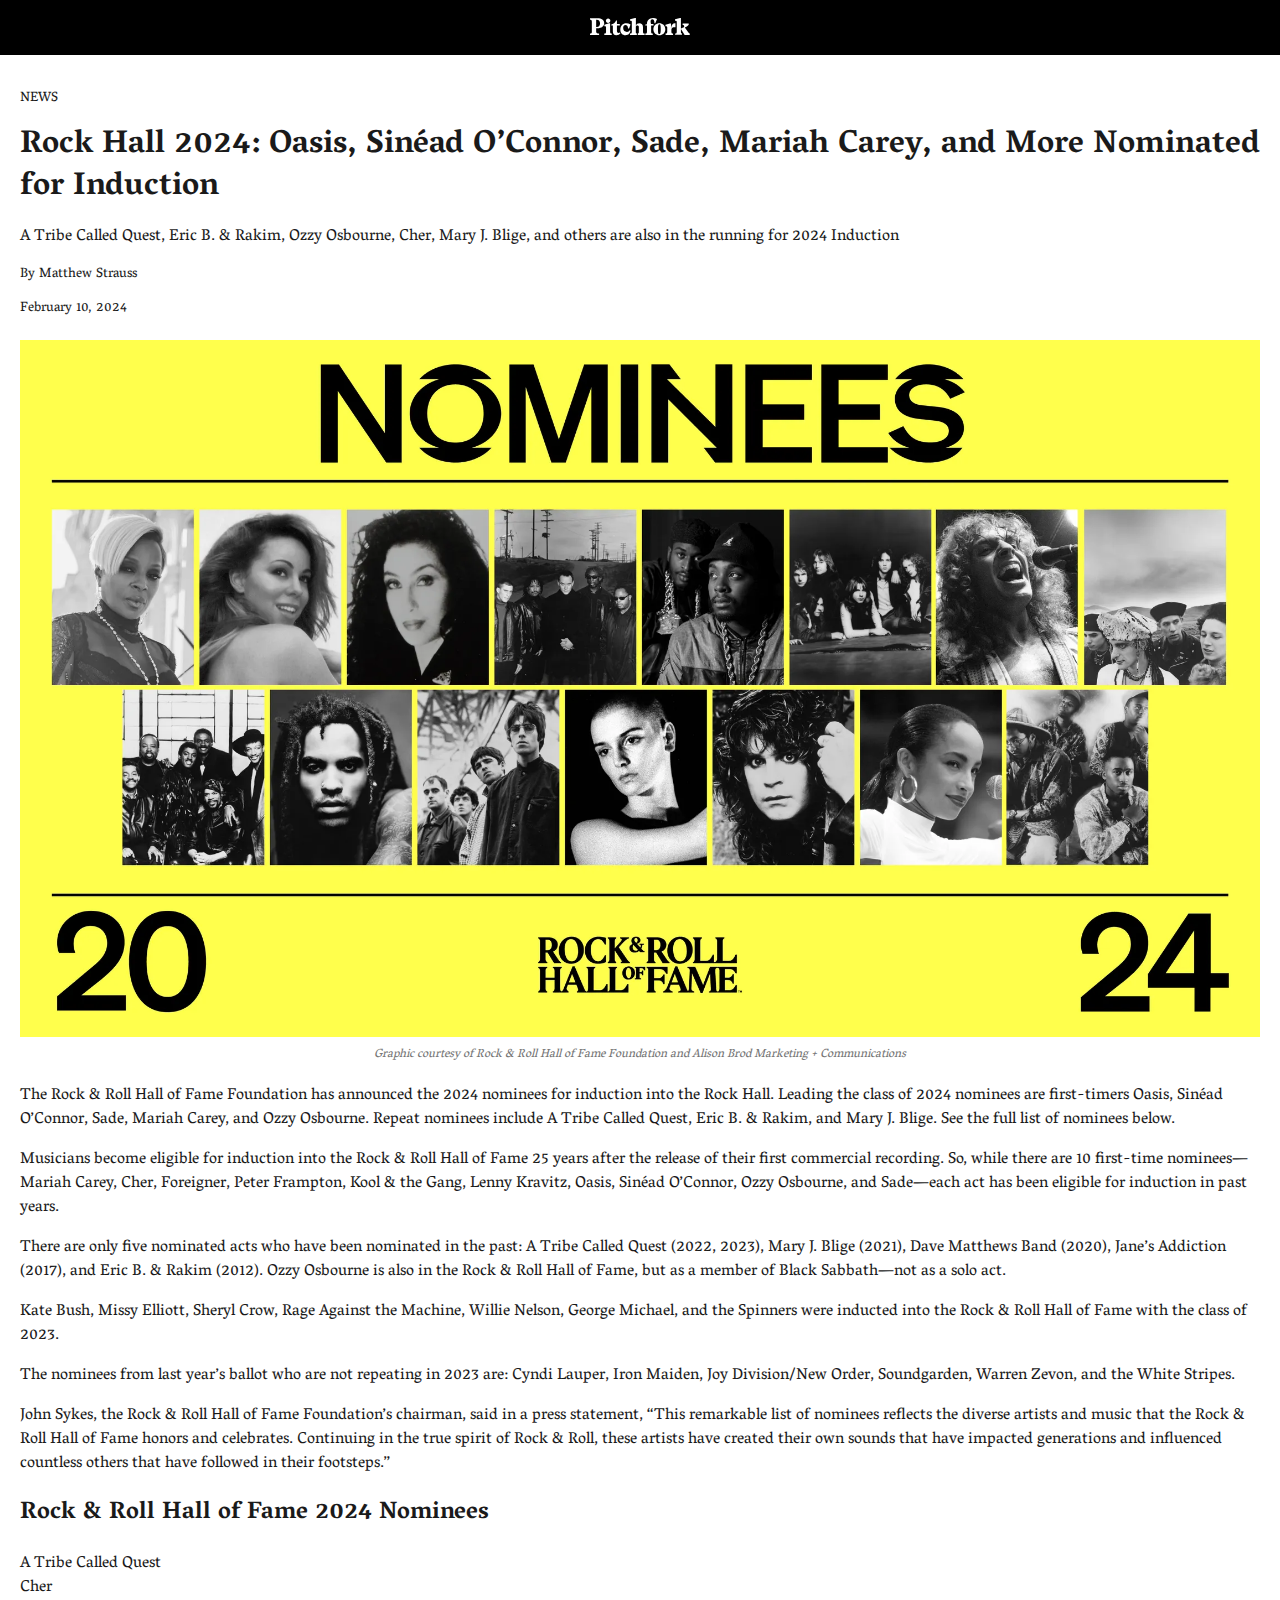
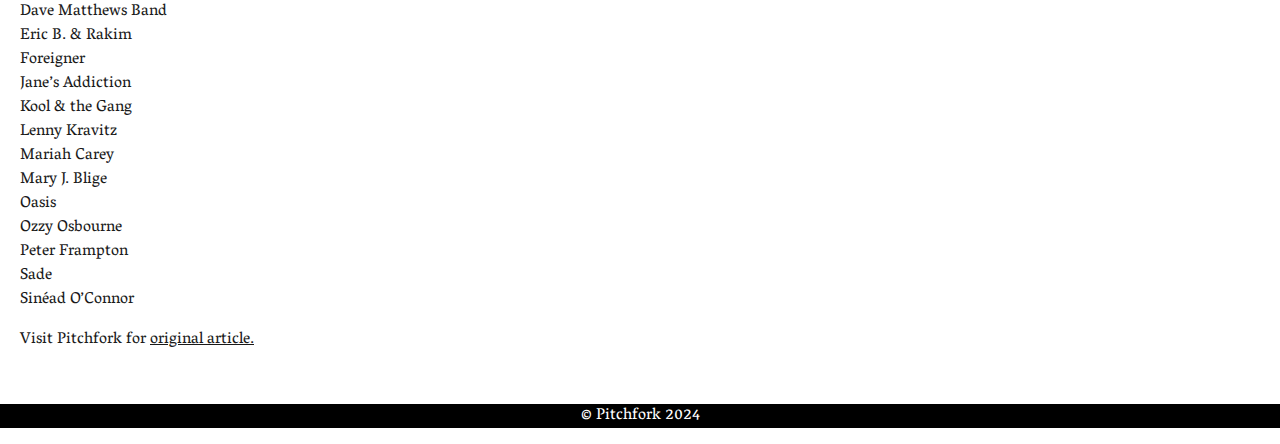
==== index.html @ cba9eaf0 "completed stylesheet" ====
<!DOCTYPE html>
<html lang="en">
<head>
    <meta charset="UTF-8">
    <meta name="viewport" content="width=device-width, initial-scale=1.0">
    <title>2024 Rock hall nominees</title>
   
    <link rel="stylesheet" href="css/style.css">
    <link rel="preconnect" href="https://fonts.googleapis.com">
    <link rel="preconnect" href="https://fonts.gstatic.com" crossorigin>
    <link href="https://fonts.googleapis.com/css2?family=Open+Sans:ital,wdth,wght@0,75..100,300..800;1,75..100,300..800&family=Vesper+Libre:wght@400;700&display=swap" rel="stylesheet">

  
</head>



<body>
    <header>
        <img id=logo src="/images/pitchfork-logo.svg" alt="">
    </header>
    <main>
        <article>
            <div id="article-header">
                <p class="news"> News </p>
            <h1>Rock Hall 2024: Oasis, Sinéad O’Connor, Sade, Mariah Carey, and More Nominated for Induction</h1>
            

            <p class="subtitle">A Tribe Called Quest, Eric B. & Rakim, Ozzy Osbourne, Cher, Mary J. Blige, and others are also in the running for 2024 Induction</p>

            
                <p class="author"> By Matthew Strauss</p>
                <p class="date">February 10, 2024</p>
            </div>
   
    
            <figure>
                <img src="/images/rock-hall-of-fame-2024.webp" alt="">
                <figcaption>Graphic courtesy of Rock & Roll Hall of Fame Foundation and Alison Brod Marketing + Communications</figcaption>
            </figure>
    
            <p>The Rock & Roll Hall of Fame Foundation has announced the 2024 nominees for induction into the Rock Hall. Leading the class of 2024 nominees are first-timers Oasis, Sinéad O’Connor, Sade, Mariah Carey, and Ozzy Osbourne. Repeat nominees include A Tribe Called Quest, Eric B. & Rakim, and Mary J. Blige. See the full list of nominees below.</p>

            <p>Musicians become eligible for induction into the Rock & Roll Hall of Fame 25 years after the release of their first commercial recording. So, while there are 10 first-time nominees—Mariah Carey, Cher, Foreigner, Peter Frampton, Kool & the Gang, Lenny Kravitz, Oasis, Sinéad O’Connor, Ozzy Osbourne, and Sade—each act has been eligible for induction in past years.</p>

            <p>There are only five nominated acts who have been nominated in the past: A Tribe Called Quest (2022, 2023), Mary J. Blige (2021), Dave Matthews Band (2020), Jane’s Addiction (2017), and Eric B. & Rakim (2012). Ozzy Osbourne is also in the Rock & Roll Hall of Fame, but as a member of Black Sabbath—not as a solo act.</p>

            <p>Kate Bush, Missy Elliott, Sheryl Crow, Rage Against the Machine, Willie Nelson, George Michael, and the Spinners were inducted into the Rock & Roll Hall of Fame with the class of 2023.</p>

            <p>The nominees from last year’s ballot who are not repeating in 2023 are: Cyndi Lauper, Iron Maiden, Joy Division/New Order, Soundgarden, Warren Zevon, and the White Stripes.</p>

            <p>John Sykes, the Rock & Roll Hall of Fame Foundation’s chairman, said in a press statement,
                <q>This remarkable list of nominees reflects the diverse artists and music that the Rock & Roll Hall of Fame honors and celebrates. Continuing in the true spirit of Rock & Roll, these artists have created their own sounds that have impacted generations and influenced countless others that have followed in their footsteps.</q> 
            </p>

            <h2>Rock & Roll Hall of Fame 2024 Nominees </h2>

            <ul>
                <li>A Tribe Called Quest</li>
                <li>Cher</li>
                <li>Dave Matthews Band</li>
                <li>Eric B. & Rakim</li>
                <li>Foreigner</li>
                <li>Jane’s Addiction</li>
                <li>Kool & the Gang</li>
                <li>Lenny Kravitz</li>
                <li>Mariah Carey</li>
                <li>Mary J. Blige</li>
                <li>Oasis</li>
                <li>Ozzy Osbourne</li>
                <li>Peter Frampton</li>
                <li>Sade</li>
                <li>Sinéad O’Connor</li>
            </ul>
            
        <p>Visit Pitchfork for 
        <a href="https://pitchfork.com/news/rock-hall-2024-oasis-sinead-oconnor-sade-mariah-carey-nominated-for-induction/ " target="_blank"> original article. </a> </p>
          
   
    </article>
   
    </main>
    <footer>
        <p>&copy; Pitchfork 2024</p>
    </footer>
</body>
</html>
---- css/style.css ----
body {
    font-family: 'Vesper Libre', serif;
    color: #1a1a1a;
    line-height: 1.5;
    margin: 0;
}

header, 
footer {
    background-color: #000;
    color: #fff;
    text-align: center;
}

figure>img {
    width: 100%;
}

#logo {
    width: 100px;
    padding-top: 8px;
}

main {
   padding: 20px; 
}

h1{
    font-size: 2rem;
    line-height: 1.3;
    margin-top: 1rem;
    margin-bottom: 1rem;
}

.news {
    display: inline-block;
    text-transform: uppercase;
    font-size: .85rem;
    margin-bottom: 0;
}

figcaption, .news, .subtitle, .author {
    font-family: 'Open Sans' sans-serif;
}

.author, .date {
    font-size: .85rem;
    margin-bottom: 0;
}

figure {
    margin: 1.25em 0;
}

figcaption {
    font-size: .75rem;
    text-align: center;
    color: #757575;
    font-style: italic;
}

ul {
    list-style: none;
    padding-left: 0;
}

a{
    color: #1a1a1a;
    text-decoration: underline;   
}

a:hover {
    text-decoration: none;
    color:#ff3530 ;
}
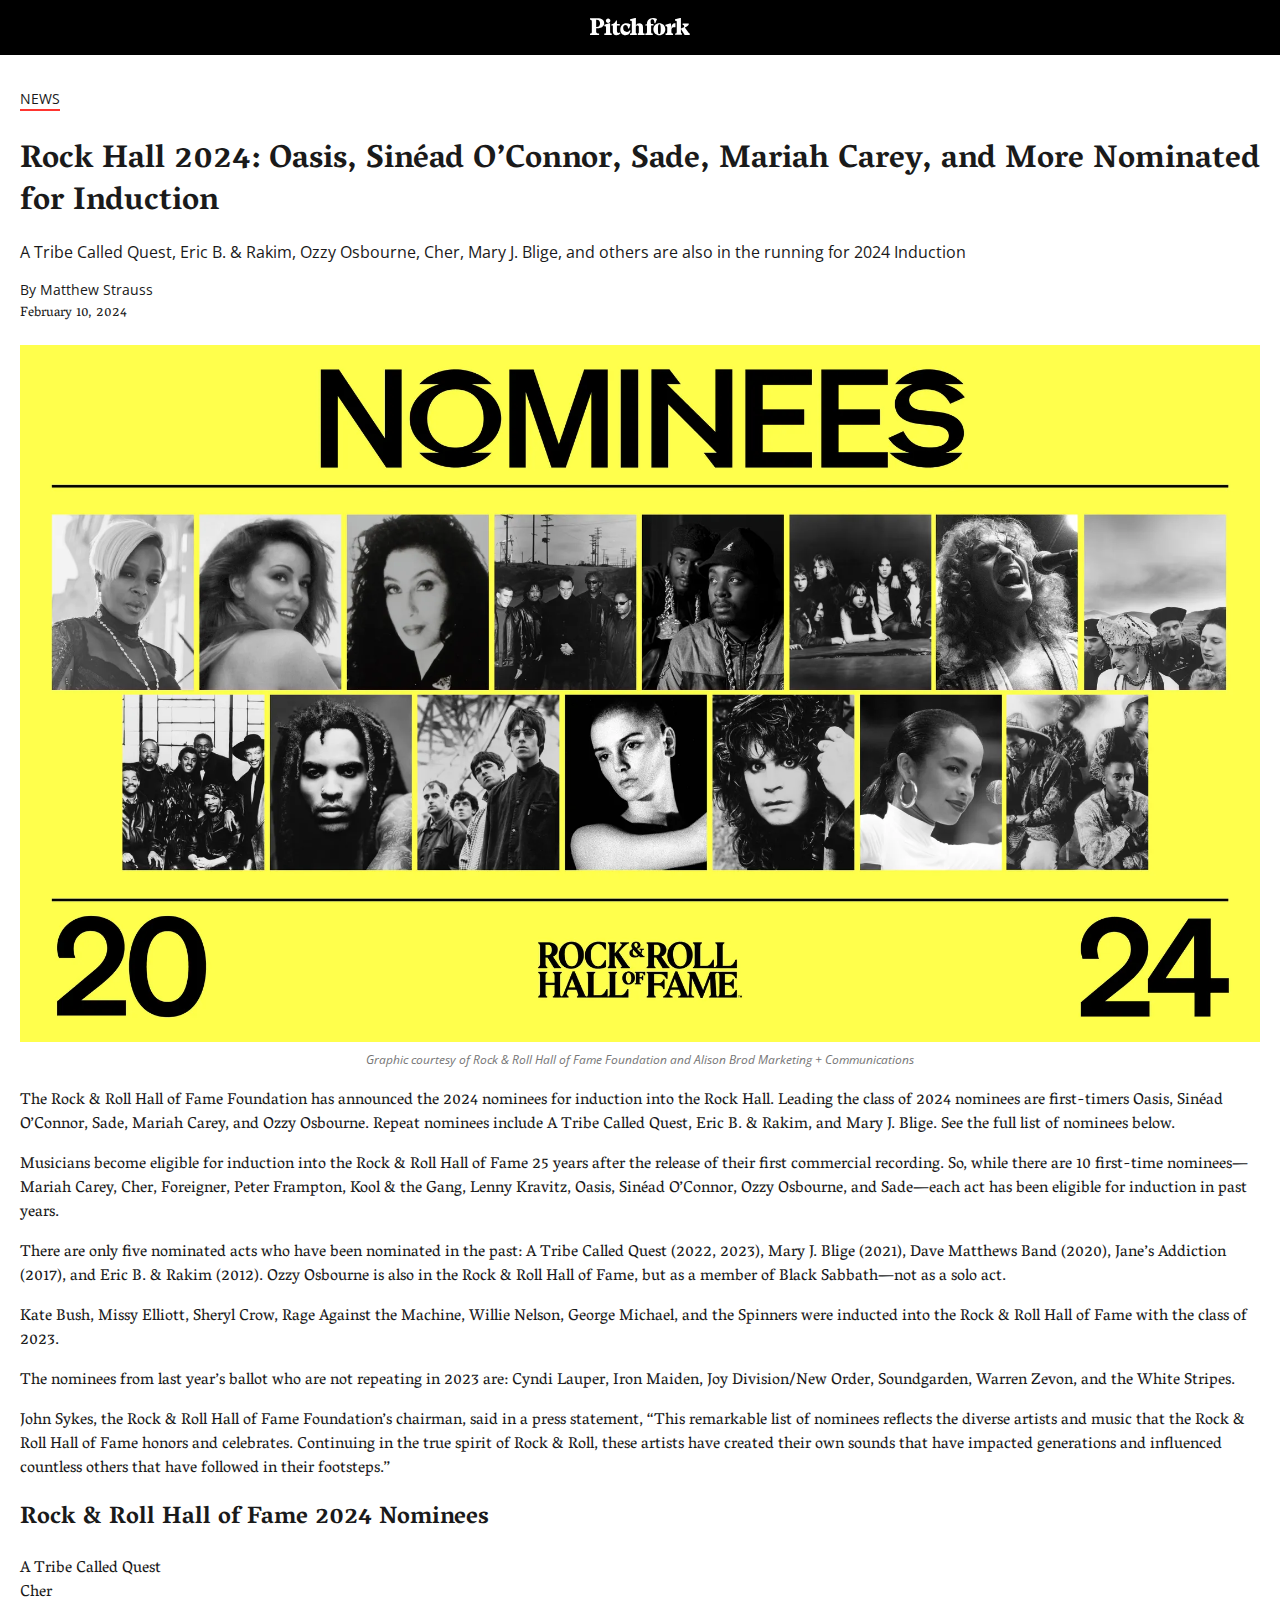
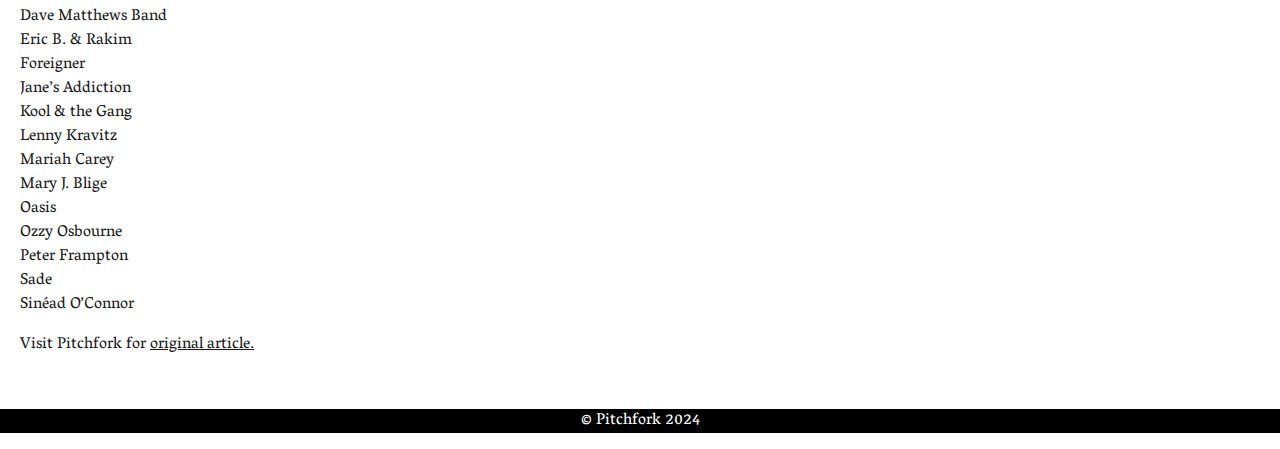
==== commit 7fdec9f1: "fixed errors" ====
--- a/index.html
+++ b/index.html
@@ -30,7 +30,7 @@
 
             
                 <p class="author"> By Matthew Strauss</p>
-                <p class="date">February 10, 2024</p>
+                <time datetime="2024-02-10" class="date"> February 10, 2024</time>
             </div>
    
     
--- a/css/style.css
+++ b/css/style.css
@@ -36,11 +36,11 @@
     display: inline-block;
     text-transform: uppercase;
     font-size: .85rem;
-    margin-bottom: 0;
+    border-bottom: 2px solid #ff3530;
 }
 
 figcaption, .news, .subtitle, .author {
-    font-family: 'Open Sans' sans-serif;
+    font-family: 'Open Sans', sans-serif;
 }
 
 .author, .date {
